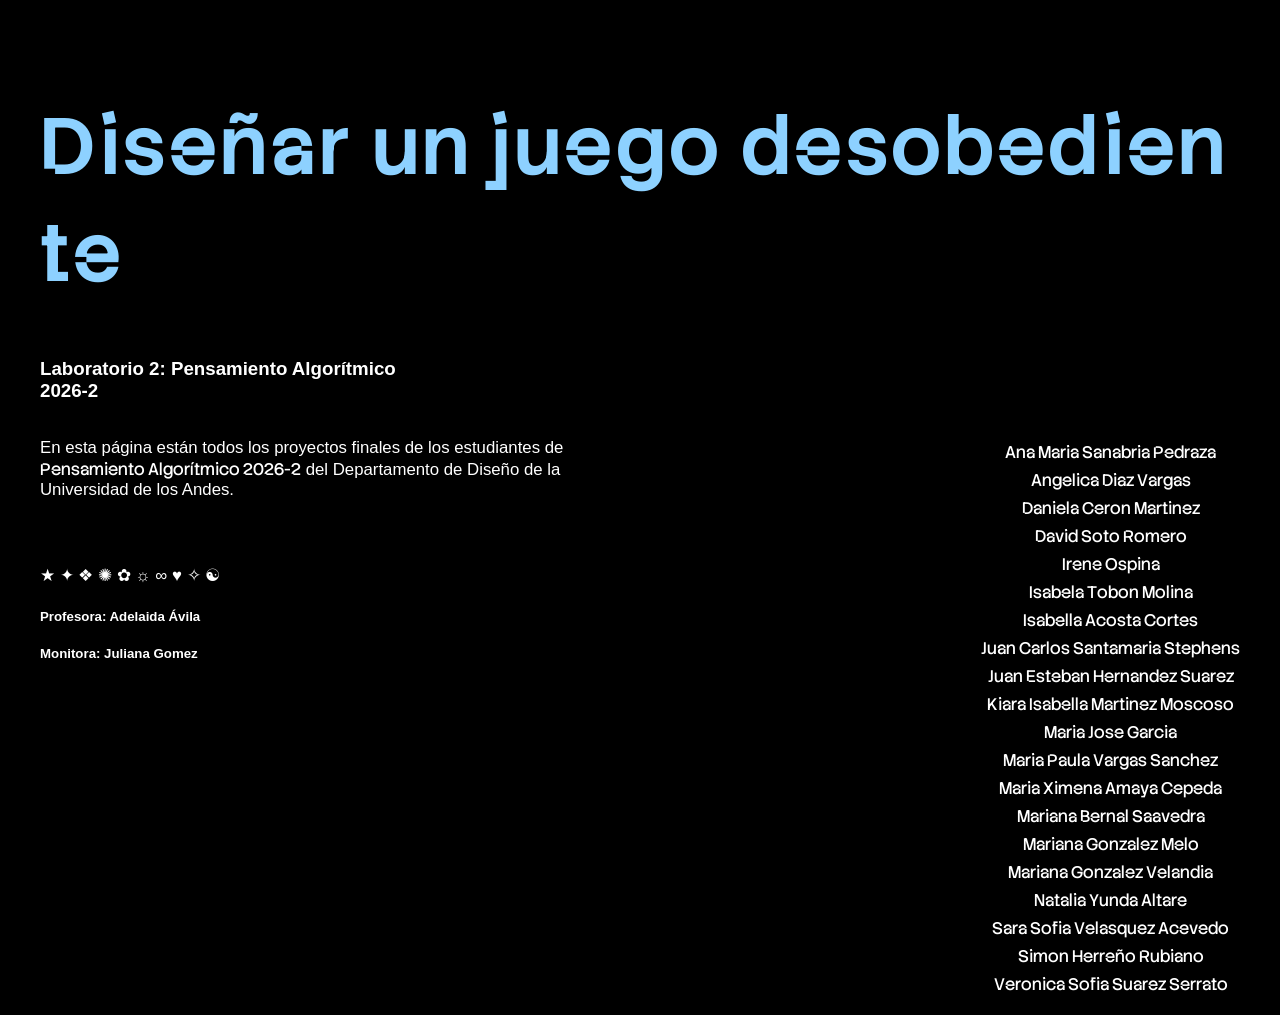
==== index.html @ a8e2a4e7 "first push" ====
<!doctype html>
<html lang="es">
  <head>
    <meta charset="UTF-8" />
    <title>
      Diseñar un juego / Entregas finales pensamiento algorítmico 2026-2
    </title>
    <link rel="stylesheet" href="style.css" />
    <link rel="preconnect" href="https://fonts.googleapis.com" />
    <link rel="preconnect" href="https://fonts.gstatic.com" crossorigin />
    <link rel="preconnect" href="https://fonts.googleapis.com" />
    <link rel="preconnect" href="https://fonts.gstatic.com" crossorigin />
    <link
      href="https://fonts.googleapis.com/css2?family=DM+Mono:ital,wght@0,300;0,400;0,500;1,300;1,400;1,500&family=Stack+Sans+Notch:wght@200..700&display=swap"
      rel="stylesheet"
    />

    <link rel="icon" type="image/svg+xml" href="favicon261.png" />
    <!-- Descripción para buscadores -->
    <meta
      name="description"
      content="Los proyectos aquí presentados son programas que proponen herramientas de diseño para mejorarle el día a alguien."
    />
  </head>
  <body>
    <div id="mensaje-escritorio">
      <p>
        Esta experiencia está diseñada para ser explorada desde un
        <strong>computador de escritorio</strong>.
      </p>
      <p>Por favor, agranda la ventana o cambia de dispositivo.</p>
    </div>
    <h1 style="font-size: 5rem" id="tituloPrincipal">Diseñar un juego desobediente</h1>
    <h3>Laboratorio 2: Pensamiento Algorítmico <br />2026-2</h3>
    <div style="max-width: 600px" class="intro">
      <p>
        En esta página están todos los proyectos finales de los estudiantes de
        <span class="vibrar-frase highlight"
          ><a
            href="https://arqdis.uniandes.edu.co/pregrado/dis/cursos/pensamiento-algoritmico/"
            target="_blank"
            >Pensamiento Algorítmico 2026-2</a
          ></span
        >
        del Departamento de Diseño de la Universidad de los Andes.
      </p>
      <!-- <p>
        A lo largo del semestre aprendimos sobre conceptos clave del pensamiento
        algorítmico y de la computación creativa, como la
        <span class="highlight">repetición</span>, los
        <span class="highlight">límites</span> y
        <span class="highlight">condicionales</span>, la
        <span class="highlight">interacción</span>, las
        <span class="highlight">variables</span> y los
        <span class="highlight">objetos</span>, y hablamos sobre los puntos de
        encuentro entre el diseño y la programación. Todo lo pusimos en práctica
        con la librería de Javascript para artistas visuales llamada
        <span class="vibrar-frase highlight"
          ><a href="https://p5js.org/" target="_blank" rel="noopener noreferrer"
            >p5.js</a
          ></span
        >.
      </p> -->
      <!-- <p>
        Los proyectos aquí presentados son programas que proponen herramientas
        de diseño para mejorarle el día a alguien.
      </p> -->
      <!-- <h3 style="font-weight: 300; color: #ff3700; margin-top: 2rem">
        <span class="highlight">
          "Code allows designers to not just create designs, but build digital
          systems that create designs. ”
        </span>
      </h3> -->
      <!-- <h5 style="line-height: 0; color: #8dd1ff">
        Rune Madsen - Programming Design Systems
      </h5> -->
    </div>
    <div class="listado">
      <ul id="lista-estudiantes"></ul>
    </div>
    <div style="height: 2rem"></div>
    <p>★ ✦ ❖ ✺ ✿ ☼ ∞ ♥ ✧ ☯</p>
    <h5>Profesora: Adelaida Ávila</h5>
    <h5>Monitora: Juliana Gomez</h5>
    <script src="script.js"></script>
  </body>
</html>
---- style.css ----
body {
  background-color: #000;
  color: #fff;
  font-family: ' DM Mono', sans-serif;
  padding: 2rem;
}
a {
  color: #fff;
  text-decoration: none;
}
a:hover {
  color: #ff3700;
}
h1{
  font-family: 'Stack Sans Notch', sans-serif !important;
  font-weight: 600;
  color:#8dd1ff;
}
ul{
    list-style: none;
    font-size: 1.05rem;
    text-align: center;
    line-height: 1.75rem;
}
p{
  font-size: 1.05rem;
}

span.highlight{
  font-family: 'Stack Sans Notch', sans-serif !important;
}

 #tituloPrincipal {
    display: flex;
    gap: 0.2rem;
  flex-wrap: wrap; /* permite salto de línea */
  }
  #tituloPrincipal span {
    position: relative;
    display: inline-block;
  white-space: pre; /* mantiene espacios */
  }
  .intro{
    display: inline-block;
    max-width: 600px;
  }
  .listado{
    display: inline-flex;
    float: right;
    font-family: 'Stack Sans Notch', monospace;
  }

/* Evita que los enlaces de los estudiantes se vean raros al separar las letras */
#lista-estudiantes a {
  text-decoration: none;
  color: inherit;
  display: block; 
}

/* 1. Por defecto, ocultamos el mensaje de error */
#mensaje-escritorio {
  display: none;
}



/* ============================================================
   NUEVOS AJUSTES: EFECTOS INTERACTIVOS COMPLEMENTARIOS
   ============================================================ */

/* Sobrescribe el hover para los elementos interactivos que vibran, 
   evitando que el texto crezca y rompa la animación de JavaScript */
.enlace-estudiante:hover,
.texto-vibrante-contenedor:hover {
  font-size: 1.05rem !important; 
  color: #ff3700 !important;
}

/* Las palabras clave del párrafo no son bloques completos de lista, 
   las hacemos inline-block para que fluyan bien en el texto */
.texto-vibrante-contenedor {
  display: inline-block;
  cursor: pointer;
  transition: color 0.25s ease;
}

/* Permite que cada letra actúe como un bloque independiente que puede
   subir o bajar verticalmente sin alterar el renglón */
.letra-vibrante {
  display: inline-block;
  white-space: pre;
  /* Controla la suavidad del regreso al baseline original (0px) al quitar el mouse */
  transition: transform 0.25s cubic-bezier(0.175, 0.885, 0.32, 1.275);
  will-change: transform;
}

/* Clase para las letras animadas del título principal (efecto imán) */
.letra-magnetica {
  display: inline-block;
  white-space: pre;
  transition: transform 0.1s ease-out, color 0.2s ease;
  will-change: transform;
}

/* Estilos de la estela de estrellitas que aparece al presionar el click */
.star-trail {
  position: fixed;
  pointer-events: none; 
  z-index: 9999;
  line-height: 1;
  transform: translate(-50%, -50%);
  animation: fadeAndFall 1.2s forwards cubic-bezier(0.25, 0.46, 0.45, 0.94);
}

@keyframes fadeAndFall {
  0% {
    opacity: 1;
    transform: translate(-50%, -50%) scale(1) rotate(0deg);
  }
  50% {
    opacity: 0.8;
  }
  100% {
    opacity: 0;
    transform: translate(-50%, calc(-50% + 40px)) scale(0.3) rotate(180deg);
  }
}


/* 2. Media Query para pantallas menores a 1024px */
@media (max-width: 1023px) {
  /* Ocultamos el cuerpo de la página (título, lista, etc.) */
  #tituloPrincipal, 
  #lista-estudiantes,
  footer {
    display: none !important;
  }

  /* Mostramos el mensaje de bloqueo */
  #mensaje-escritorio {
    display: flex;
    flex-direction: column;
    align-items: center;
    justify-content: center;
    height: 100vh;
    text-align: center;
    padding: 20px;
    font-family: 'Stack Sans Notch', sans-serif !important;
    color: #8dd1ff; /* Tu rosa característico */
  }
}
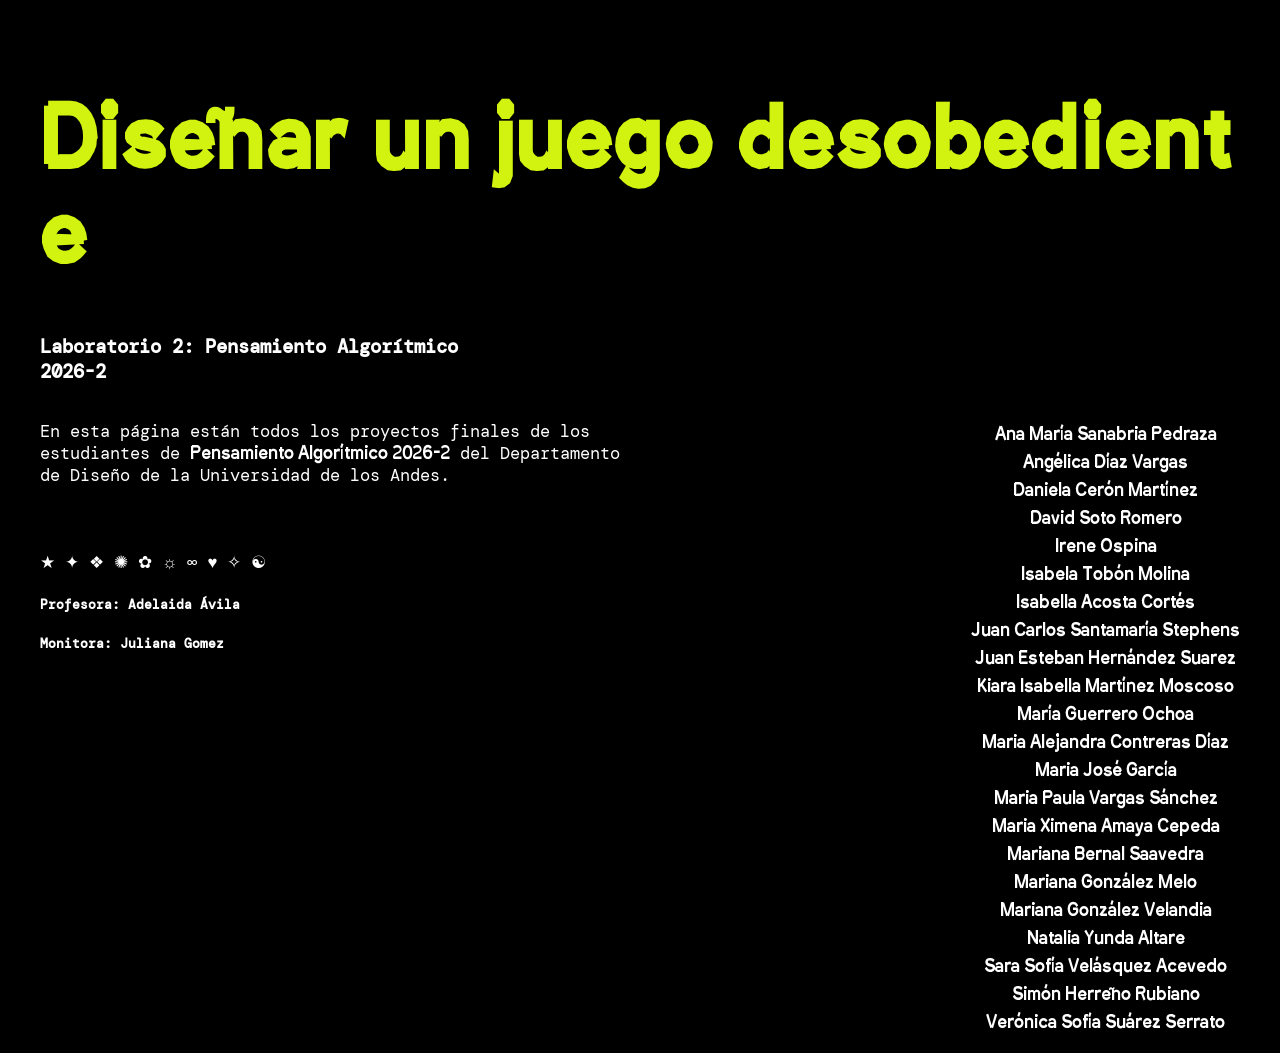
==== commit b8b1f0c2: "styles 2" ====
--- a/index.html
+++ b/index.html
@@ -65,7 +65,7 @@
         Los proyectos aquí presentados son programas que proponen herramientas
         de diseño para mejorarle el día a alguien.
       </p> -->
-      <!-- <h3 style="font-weight: 300; color: #ff3700; margin-top: 2rem">
+      <!-- <h3 style="font-weight: 300; color: #aa90ff; margin-top: 2rem">
         <span class="highlight">
           "Code allows designers to not just create designs, but build digital
           systems that create designs. ”
--- a/style.css
+++ b/style.css
@@ -1,7 +1,12 @@
+@font-face {
+  font-family: 'Gap Sans';
+  src: url('assets/GapSansBlack.ttf') format('truetype');
+}
+
 body {
   background-color: #000;
   color: #fff;
-  font-family: ' DM Mono', sans-serif;
+  font-family: 'DM Mono', sans-serif;
   padding: 2rem;
 }
 a {
@@ -9,12 +14,12 @@
   text-decoration: none;
 }
 a:hover {
-  color: #ff3700;
+  color: #aa90ff;
 }
-h1{
-  font-family: 'Stack Sans Notch', sans-serif !important;
-  font-weight: 600;
-  color:#8dd1ff;
+h1 {
+  font-family: 'Gap Sans', sans-serif !important;
+ /* font-weight: 900; */
+  color: #d1f30f;
 }
 ul{
     list-style: none;
@@ -27,7 +32,7 @@
 }
 
 span.highlight{
-  font-family: 'Stack Sans Notch', sans-serif !important;
+  font-family: 'Gap Sans', sans-serif !important;
 }
 
  #tituloPrincipal {
@@ -47,7 +52,7 @@
   .listado{
     display: inline-flex;
     float: right;
-    font-family: 'Stack Sans Notch', monospace;
+    font-family: 'Gap Sans', monospace;
   }
 
 /* Evita que los enlaces de los estudiantes se vean raros al separar las letras */
@@ -73,7 +78,7 @@
 .enlace-estudiante:hover,
 .texto-vibrante-contenedor:hover {
   font-size: 1.05rem !important; 
-  color: #ff3700 !important;
+  color: #aa90ff !important;
 }
 
 /* Las palabras clave del párrafo no son bloques completos de lista, 
@@ -149,3 +154,9 @@
     color: #8dd1ff; /* Tu rosa característico */
   }
 }
+
+/* Letras volteadas en espejo (se quedan así después del hover) */
+.letra-vibrante.espejo,
+.letra-magnetica.espejo {
+  transform: scaleX(-1);
+}
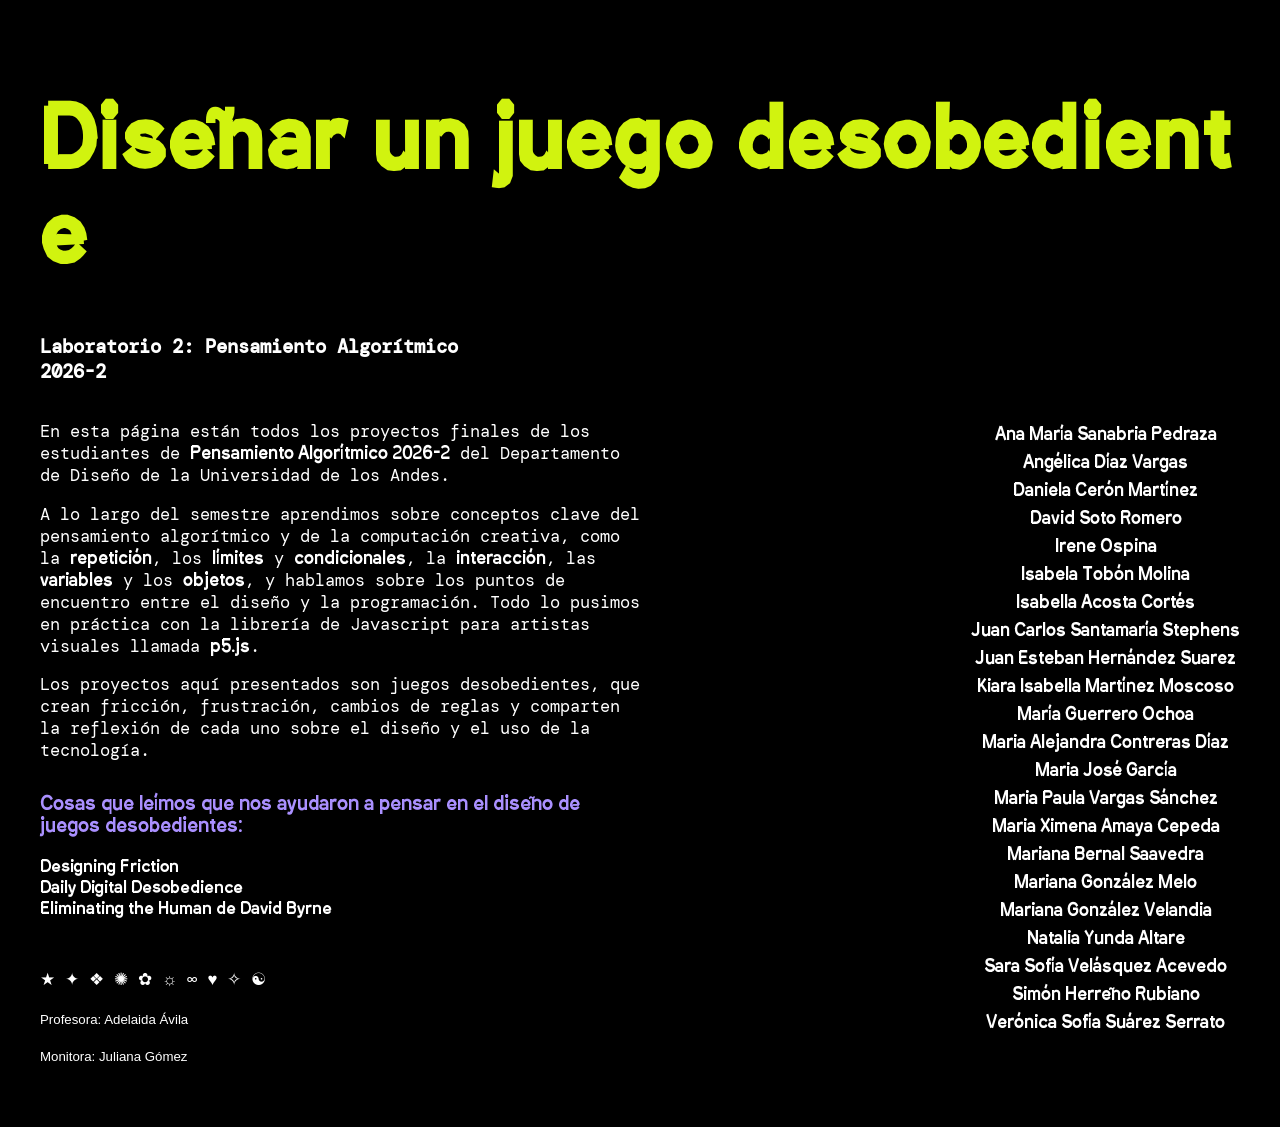
==== commit 83e6e87c: "styles 3" ====
--- a/index.html
+++ b/index.html
@@ -3,7 +3,7 @@
   <head>
     <meta charset="UTF-8" />
     <title>
-      Diseñar un juego / Entregas finales pensamiento algorítmico 2026-2
+      Diseñar un juego desobediente / Entregas finales pensamiento algorítmico 2026-2
     </title>
     <link rel="stylesheet" href="style.css" />
     <link rel="preconnect" href="https://fonts.googleapis.com" />
@@ -28,7 +28,7 @@
         Esta experiencia está diseñada para ser explorada desde un
         <strong>computador de escritorio</strong>.
       </p>
-      <p>Por favor, agranda la ventana o cambia de dispositivo.</p>
+      <p>Por favor, agranda la ventana o cambia de dispositivo :)</p>
     </div>
     <h1 style="font-size: 5rem" id="tituloPrincipal">Diseñar un juego desobediente</h1>
     <h3>Laboratorio 2: Pensamiento Algorítmico <br />2026-2</h3>
@@ -44,7 +44,7 @@
         >
         del Departamento de Diseño de la Universidad de los Andes.
       </p>
-      <!-- <p>
+      <p>
         A lo largo del semestre aprendimos sobre conceptos clave del pensamiento
         algorítmico y de la computación creativa, como la
         <span class="highlight">repetición</span>, los
@@ -60,20 +60,18 @@
             >p5.js</a
           ></span
         >.
-      </p> -->
-      <!-- <p>
-        Los proyectos aquí presentados son programas que proponen herramientas
-        de diseño para mejorarle el día a alguien.
-      </p> -->
-      <!-- <h3 style="font-weight: 300; color: #aa90ff; margin-top: 2rem">
+      </p>
+      <p>
+        Los proyectos aquí presentados son juegos desobedientes, que crean fricción, frustración, cambios de reglas y comparten la reflexión de cada uno sobre el diseño y el uso de la tecnología.
+      </p>
+      <h3 style="font-weight: 300; color: #aa90ff; margin-top: 2rem">
         <span class="highlight">
-          "Code allows designers to not just create designs, but build digital
-          systems that create designs. ”
+      Cosas que leímos que nos ayudaron a pensar en el diseño de juegos desobedientes:
         </span>
-      </h3> -->
-      <!-- <h5 style="line-height: 0; color: #8dd1ff">
-        Rune Madsen - Programming Design Systems
-      </h5> -->
+      </h3>
+     <span class="vibrar-frase highlight"><a href="https://designingfriction.com/" target="_blank" rel="noopener noreferrer">Designing Friction</a></span><br>
+      <span class="vibrar-frase highlight"><a href="https://dailydisobedience.net/the-value-of-digital-disobedience/" target="_blank" rel="noopener noreferrer">Daily Digital Desobedience</a></span><br>
+            <span class="vibrar-frase highlight"><a href="https://www.technologyreview.com/2017/08/15/149854/eliminating-the-human/" target="_blank" rel="noopener noreferrer">Eliminating the Human de David Byrne</a></span>  
     </div>
     <div class="listado">
       <ul id="lista-estudiantes"></ul>
@@ -81,7 +79,7 @@
     <div style="height: 2rem"></div>
     <p>★ ✦ ❖ ✺ ✿ ☼ ∞ ♥ ✧ ☯</p>
     <h5>Profesora: Adelaida Ávila</h5>
-    <h5>Monitora: Juliana Gomez</h5>
+    <h5>Monitora: Juliana Gómez</h5>
     <script src="script.js"></script>
   </body>
 </html>
--- a/style.css
+++ b/style.css
@@ -20,6 +20,9 @@
   font-family: 'Gap Sans', sans-serif !important;
  /* font-weight: 900; */
   color: #d1f30f;
+}
+h5 {
+  font-weight: 100;
 }
 ul{
     list-style: none;
@@ -107,30 +110,6 @@
   will-change: transform;
 }
 
-/* Estilos de la estela de estrellitas que aparece al presionar el click */
-.star-trail {
-  position: fixed;
-  pointer-events: none; 
-  z-index: 9999;
-  line-height: 1;
-  transform: translate(-50%, -50%);
-  animation: fadeAndFall 1.2s forwards cubic-bezier(0.25, 0.46, 0.45, 0.94);
-}
-
-@keyframes fadeAndFall {
-  0% {
-    opacity: 1;
-    transform: translate(-50%, -50%) scale(1) rotate(0deg);
-  }
-  50% {
-    opacity: 0.8;
-  }
-  100% {
-    opacity: 0;
-    transform: translate(-50%, calc(-50% + 40px)) scale(0.3) rotate(180deg);
-  }
-}
-
 
 /* 2. Media Query para pantallas menores a 1024px */
 @media (max-width: 1023px) {
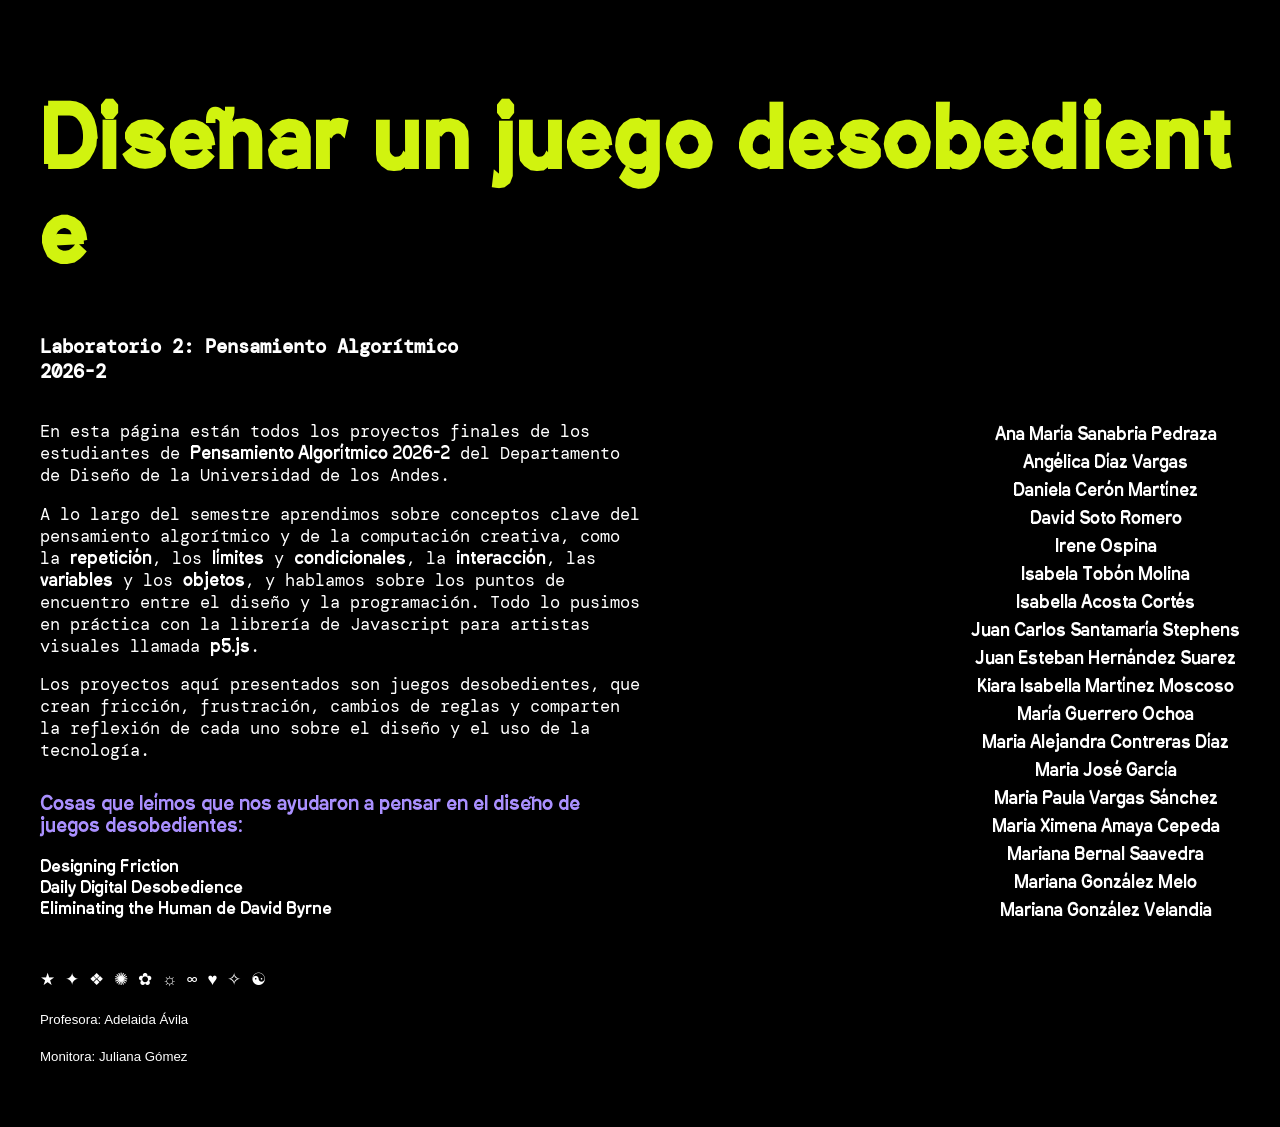
==== commit 261df361: "styles 4" ====
--- a/index.html
+++ b/index.html
@@ -15,7 +15,7 @@
       rel="stylesheet"
     />
 
-    <link rel="icon" type="image/svg+xml" href="favicon261.png" />
+    <link rel="icon" type="image/svg+xml" href="pluginicon.png" />
     <!-- Descripción para buscadores -->
     <meta
       name="description"
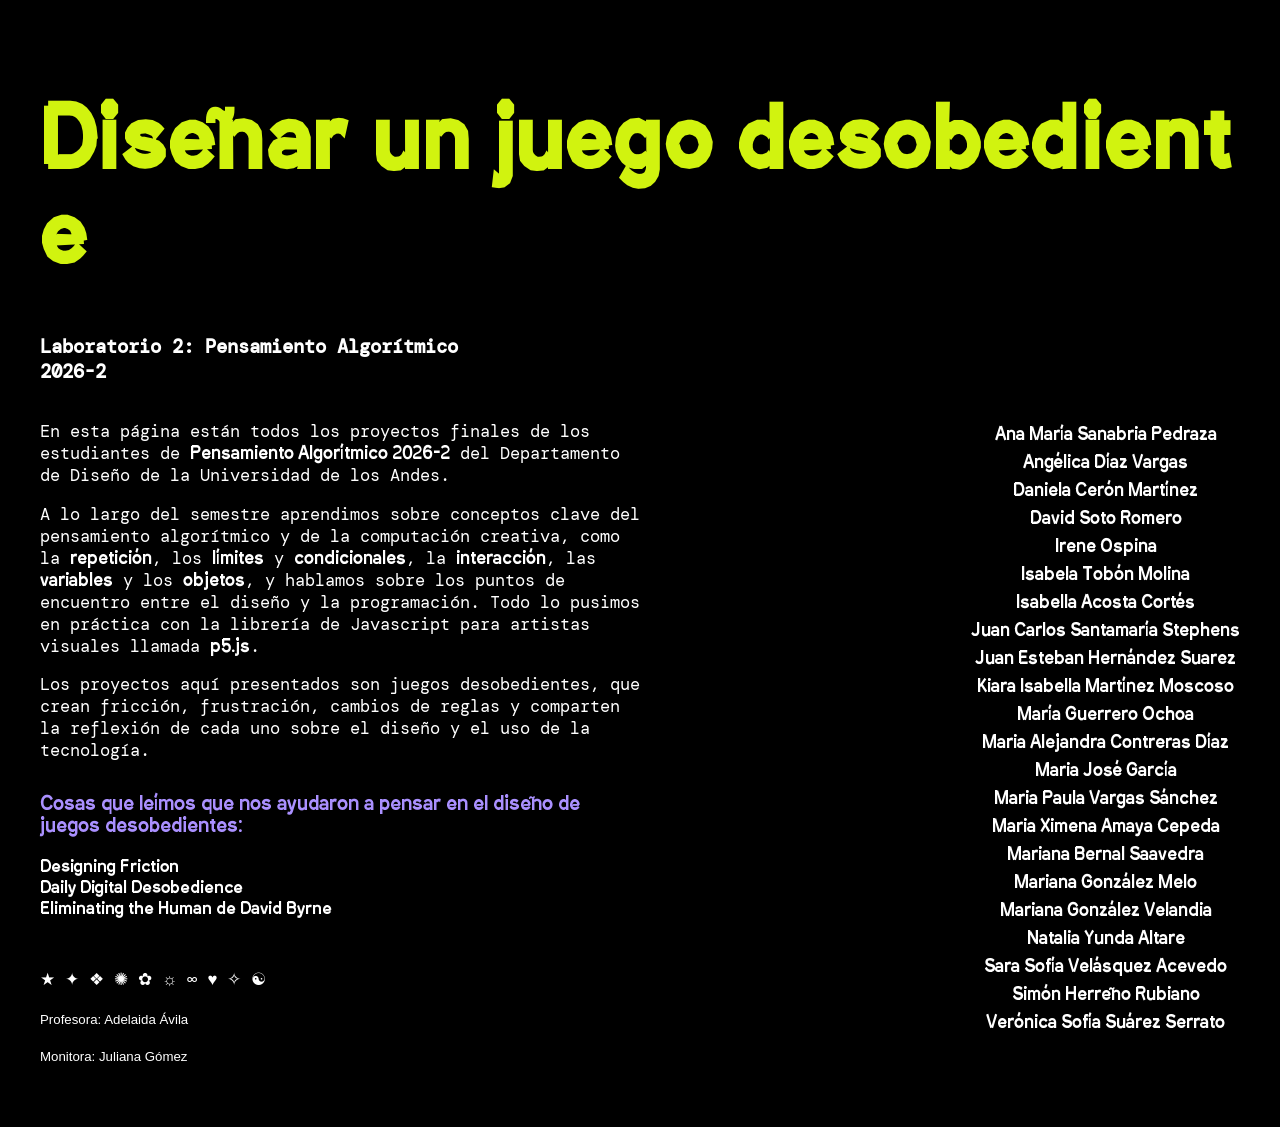
==== commit 6f8fac07: "styles 4" ====
--- a/index.html
+++ b/index.html
@@ -19,7 +19,7 @@
     <!-- Descripción para buscadores -->
     <meta
       name="description"
-      content="Los proyectos aquí presentados son programas que proponen herramientas de diseño para mejorarle el día a alguien."
+      content="Los proyectos aquí presentados son juegos desobedientes que crean fricción, frustración, cambios de reglas y reflexiones sobre el diseño y el uso de la tecnología."
     />
   </head>
   <body>
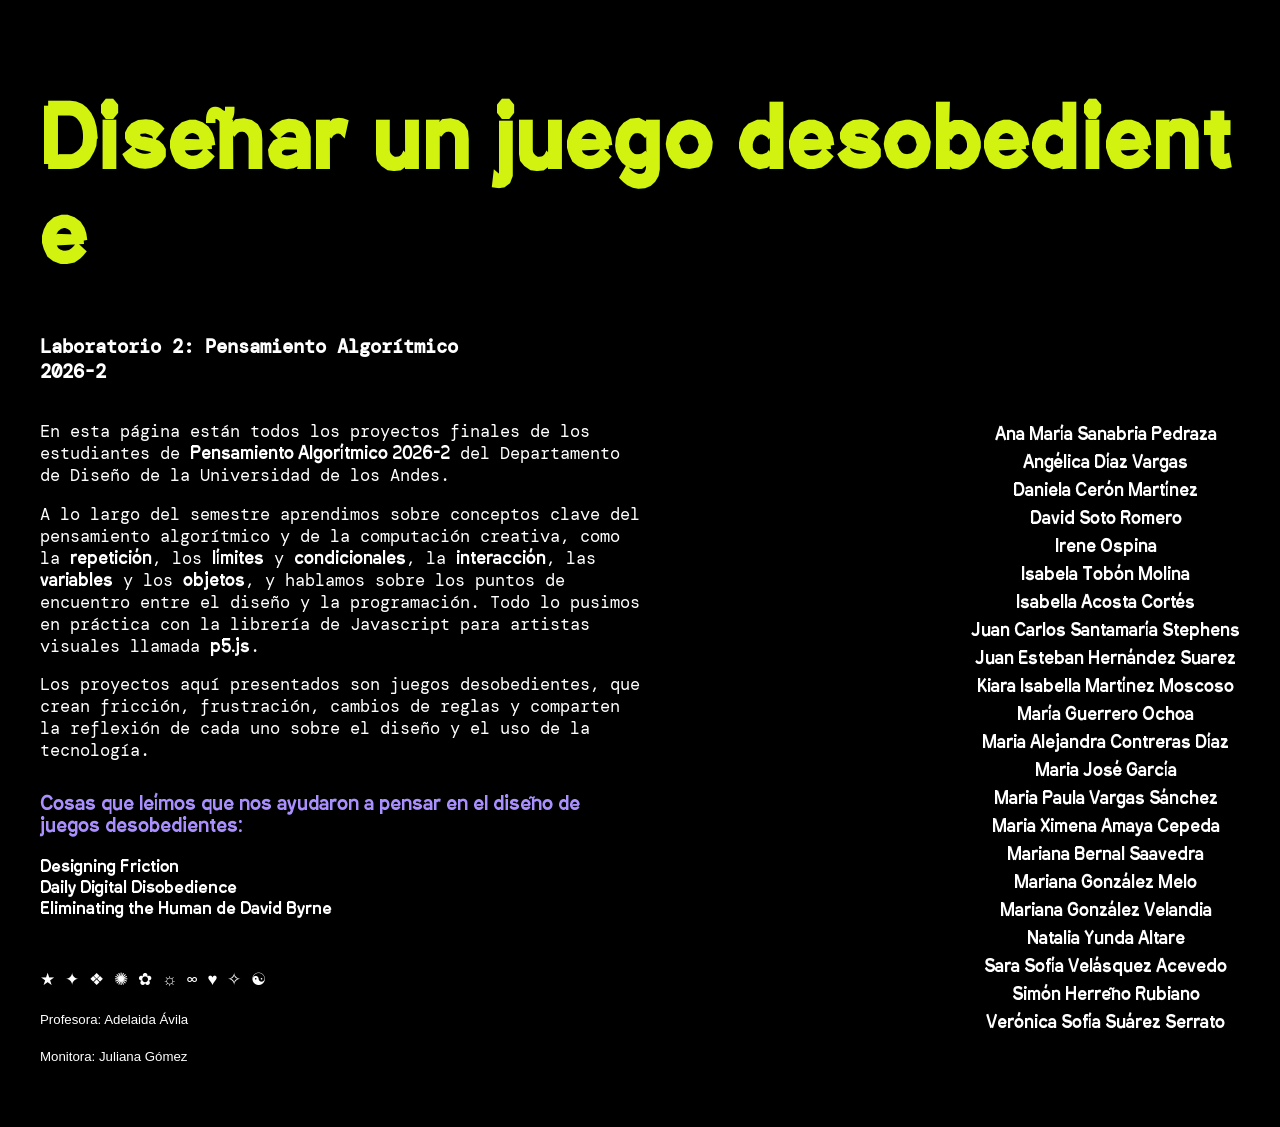
==== commit 357eaaf5: "ajuste a" ====
--- a/index.html
+++ b/index.html
@@ -70,7 +70,7 @@
         </span>
       </h3>
      <span class="vibrar-frase highlight"><a href="https://designingfriction.com/" target="_blank" rel="noopener noreferrer">Designing Friction</a></span><br>
-      <span class="vibrar-frase highlight"><a href="https://dailydisobedience.net/the-value-of-digital-disobedience/" target="_blank" rel="noopener noreferrer">Daily Digital Desobedience</a></span><br>
+      <span class="vibrar-frase highlight"><a href="https://dailydisobedience.net/the-value-of-digital-disobedience/" target="_blank" rel="noopener noreferrer">Daily Digital Disobedience</a></span><br>
             <span class="vibrar-frase highlight"><a href="https://www.technologyreview.com/2017/08/15/149854/eliminating-the-human/" target="_blank" rel="noopener noreferrer">Eliminating the Human de David Byrne</a></span>  
     </div>
     <div class="listado">
